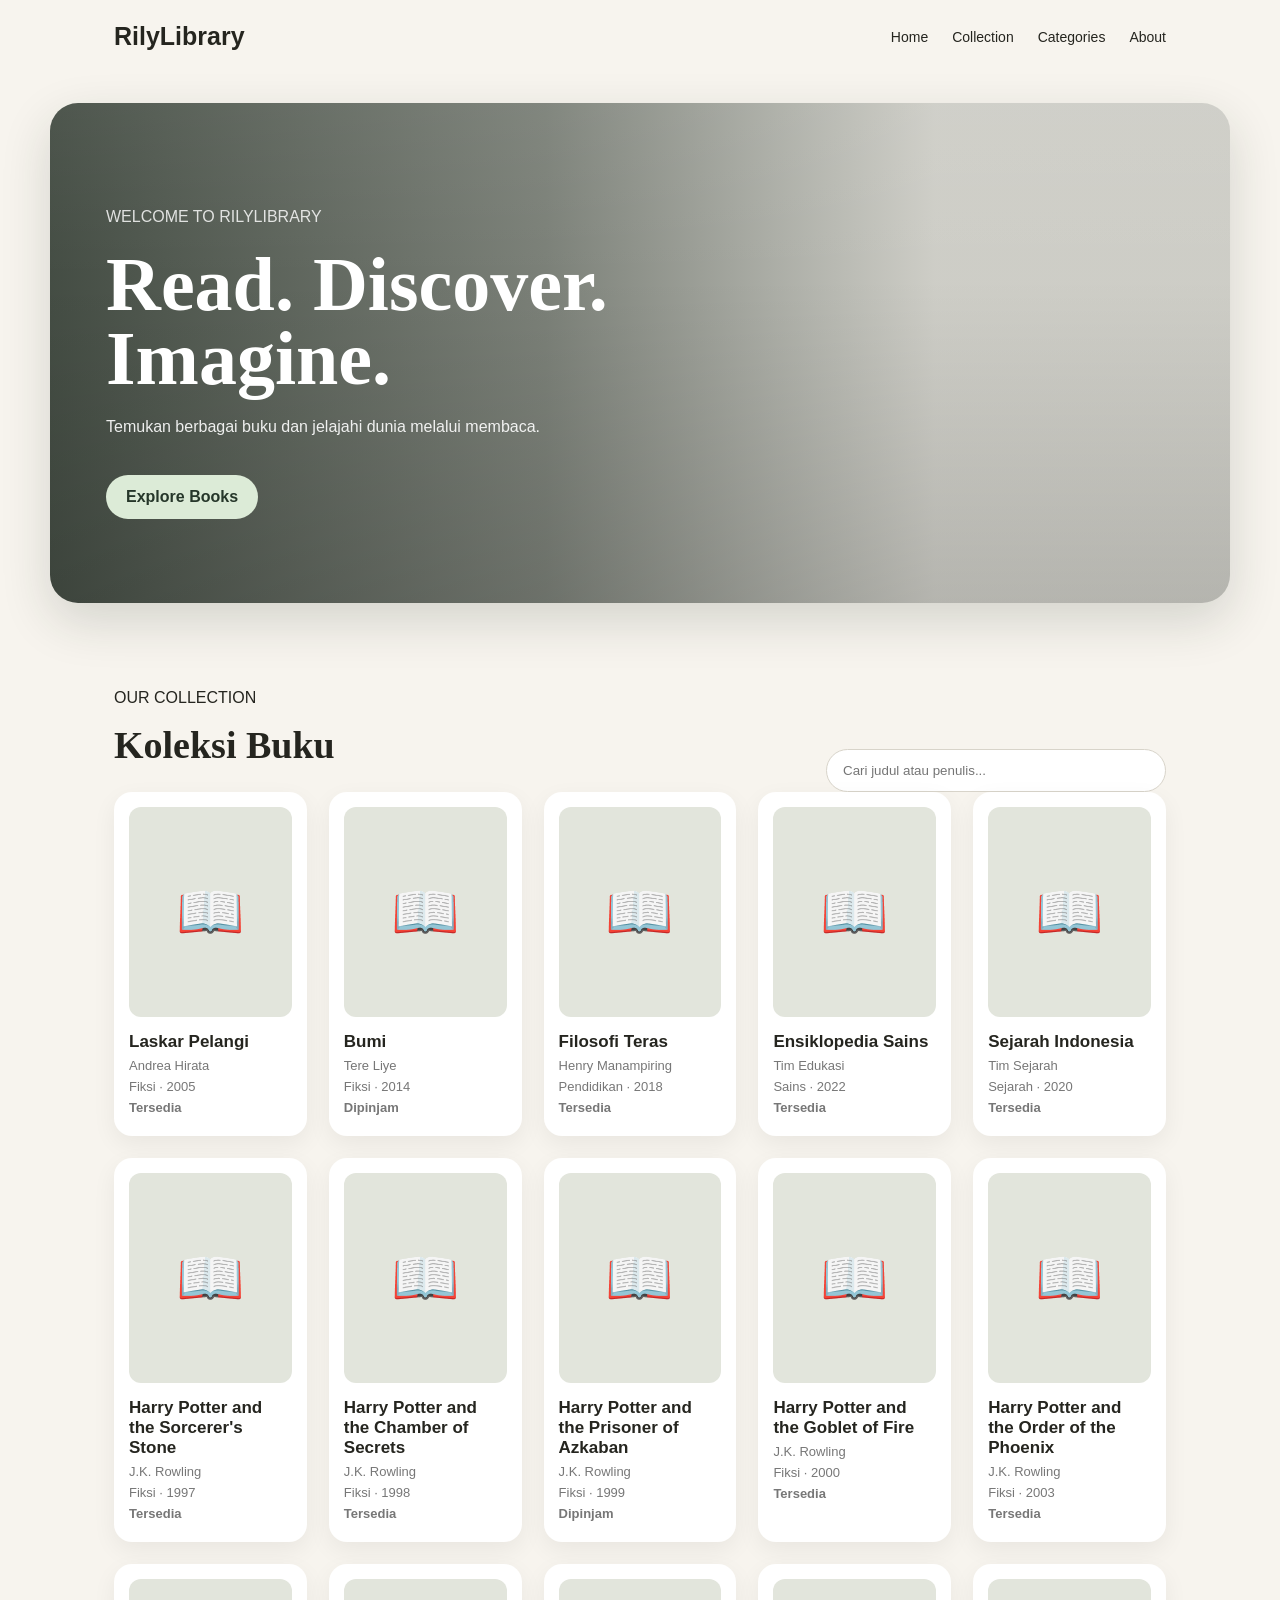
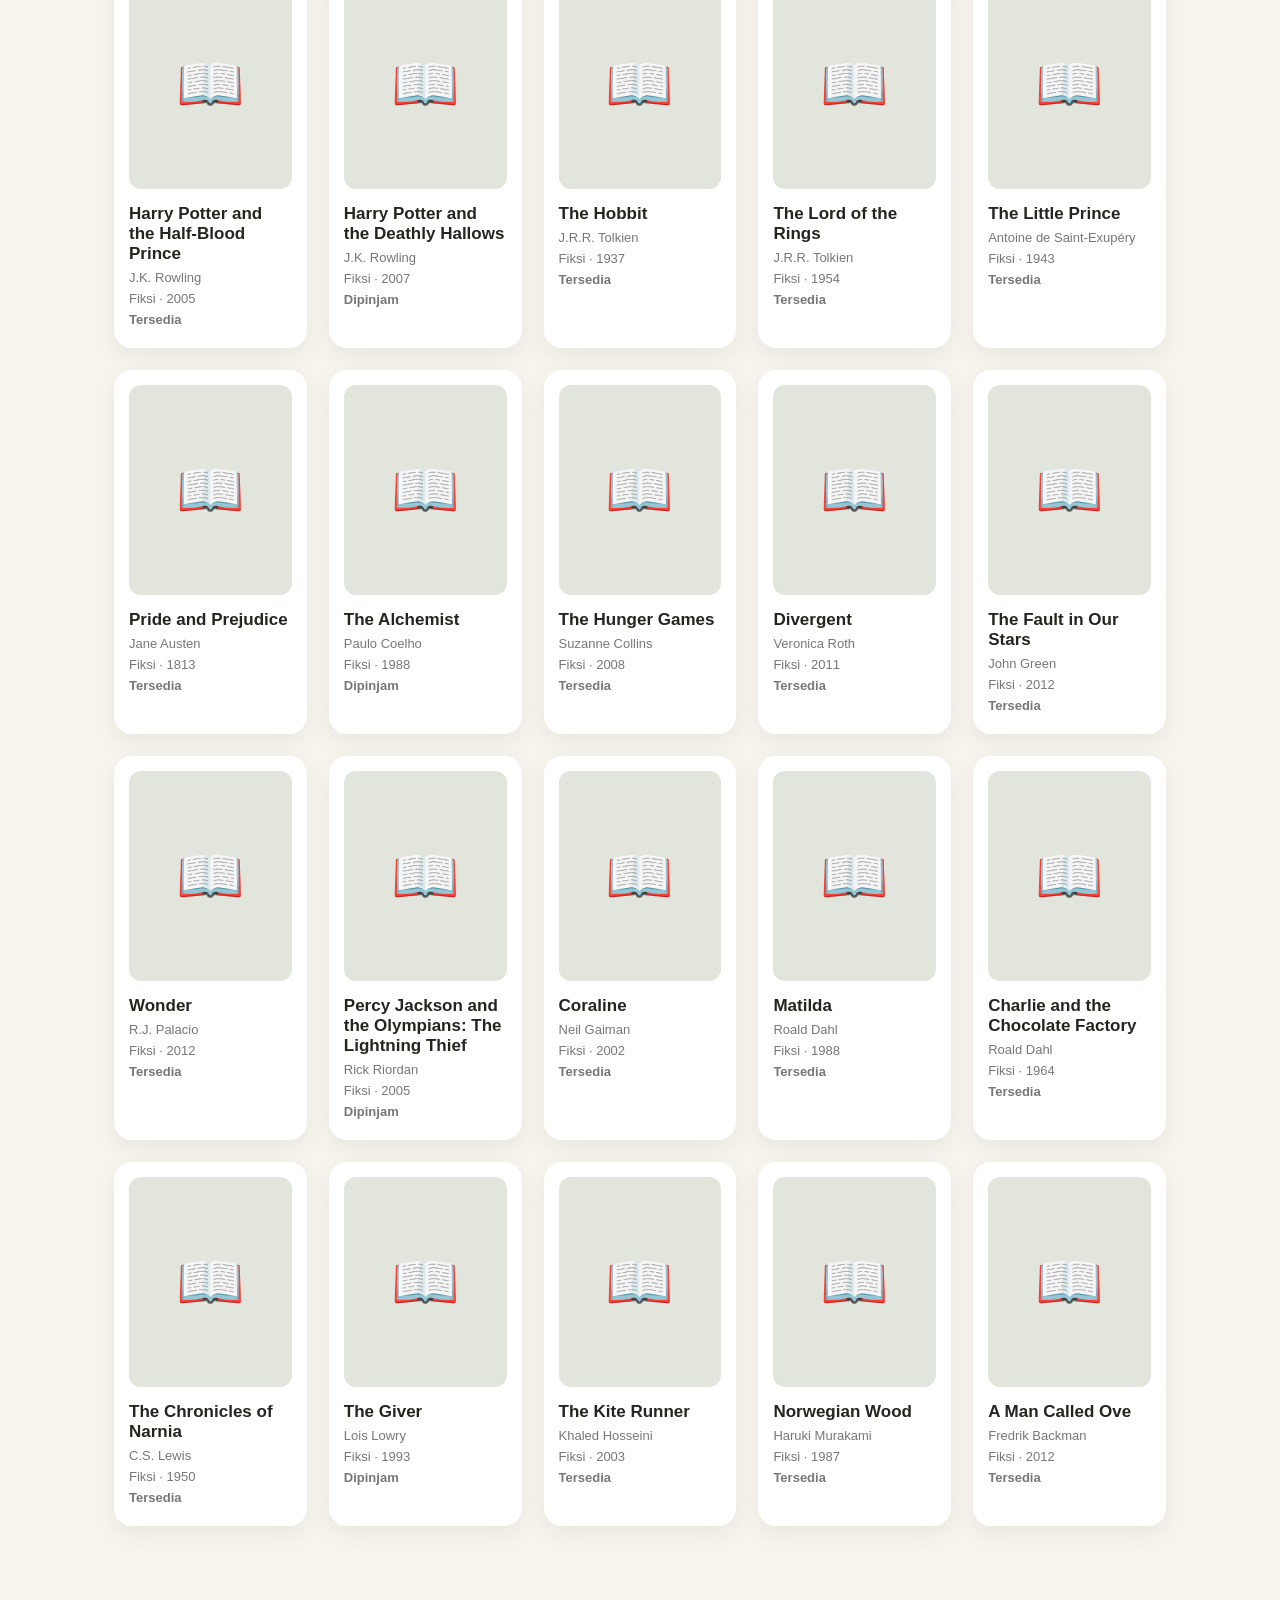
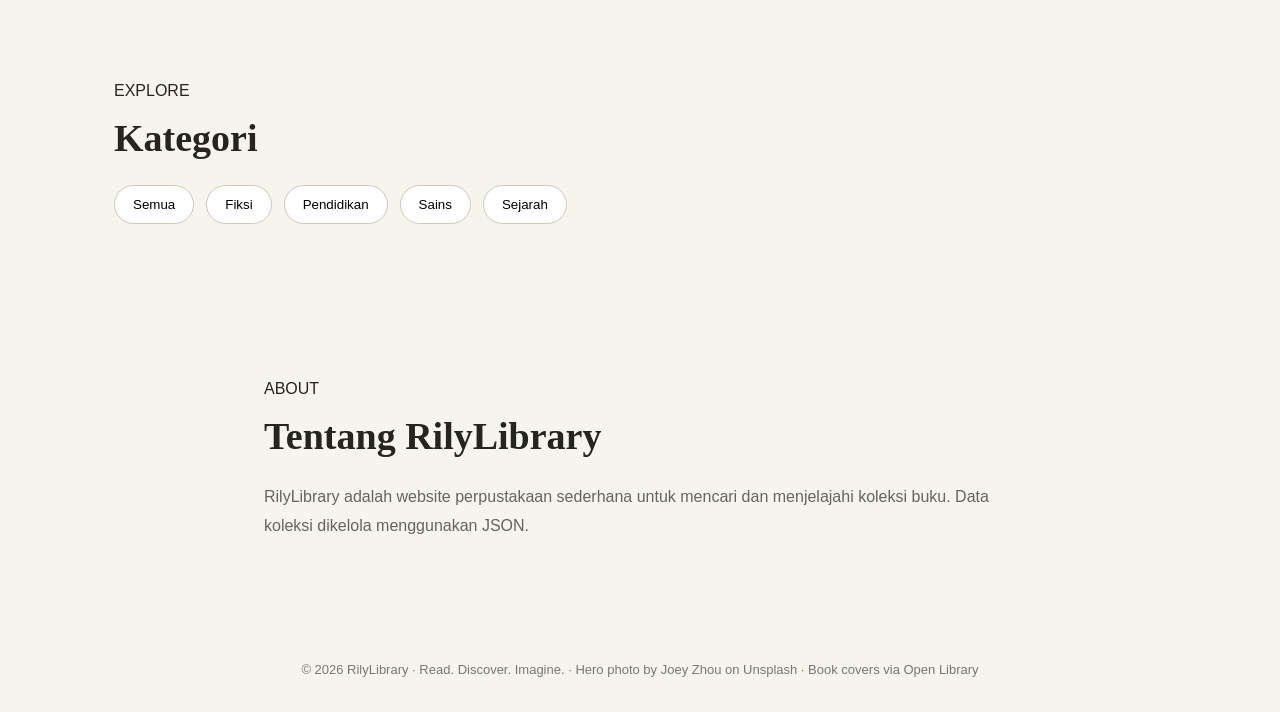
==== index.html @ 3515be7f "Add files via upload" ====
<!DOCTYPE html>
<html lang="id">
<head>
  <meta charset="UTF-8">
  <meta name="viewport" content="width=device-width, initial-scale=1.0">
  <title>RilyLibrary</title>
  <link rel="stylesheet" href="style.css">
</head>
<body>
  <header>
    <nav class="navbar">
      <h1>RilyLibrary</h1>
      <div class="nav-links">
        <a href="index.html">Home</a>
        <a href="#collection">Collection</a>
        <a href="#categories">Categories</a>
        <a href="#about">About</a>
      </div>
    </nav>
  </header>

  <main>
    <section class="hero">
      <div>
        <p class="eyebrow">WELCOME TO RILYLIBRARY</p>
        <h2>Read. Discover. Imagine.</h2>
        <p>Temukan berbagai buku dan jelajahi dunia melalui membaca.</p>
        <a class="button" href="#collection">Explore Books</a>
      </div>
      <div class="hero-card">📚</div>
    </section>

    <section id="collection" class="section">
      <div class="section-heading">
        <div>
          <p class="eyebrow">OUR COLLECTION</p>
          <h2>Koleksi Buku</h2>
        </div>
        <input id="searchInput" type="search" placeholder="Cari judul atau penulis...">
      </div>
      <div id="bookList" class="book-grid"></div>
      <p id="emptyState" class="empty" hidden>Buku tidak ditemukan.</p>
    </section>

    <section id="categories" class="section">
      <p class="eyebrow">EXPLORE</p>
      <h2>Kategori</h2>
      <div class="categories">
        <button data-category="Semua">Semua</button>
        <button data-category="Fiksi">Fiksi</button>
        <button data-category="Pendidikan">Pendidikan</button>
        <button data-category="Sains">Sains</button>
        <button data-category="Sejarah">Sejarah</button>
      </div>
    </section>

    <section id="about" class="section about">
      <p class="eyebrow">ABOUT</p>
      <h2>Tentang RilyLibrary</h2>
      <p>RilyLibrary adalah website perpustakaan sederhana untuk mencari dan menjelajahi koleksi buku. Data koleksi dikelola menggunakan JSON.</p>
    </section>
  </main>

  <footer>© 2026 RilyLibrary · Read. Discover. Imagine. · Hero photo by Joey Zhou on Unsplash · Book covers via Open Library</footer>
  <script src="script.js"></script>
</body>
</html>
---- style.css ----
* { box-sizing: border-box; }
html { scroll-behavior: smooth; }
body {
  margin: 0;
  font-family: Arial, sans-serif;
  background: #f7f4ee;
  color: #25251f;
}
.navbar {
  max-width: 1100px;
  margin: auto;
  padding: 22px 24px;
  display: flex;
  align-items: center;
  justify-content: space-between;
}
.navbar h1 { margin: 0; font-size: 25px; }
.nav-links { display: flex; gap: 24px; }
.nav-links a { color: inherit; text-decoration: none; font-size: 14px; }
.hero {
  max-width: 1180px;
  min-height: 500px;
  margin: 30px auto 0;
  padding: 70px 56px;
  display: flex;
  align-items: center;
  justify-content: space-between;
  gap: 40px;
  border-radius: 28px;
  overflow: hidden;
  position: relative;
  color: #ffffff;
  background-image: linear-gradient(90deg, rgba(18,30,20,.78) 0%, rgba(18,30,20,.54) 42%, rgba(18,30,20,.18) 75%), url("https://images.unsplash.com/photo-1782080226304-b33c0a95a8bc?auto=format&fit=crop&fm=jpg&q=80&w=2200");
  background-size: cover;
  background-position: center;
  box-shadow: 0 18px 50px rgba(32,45,34,.16);
}
.hero h2 { font-family: Georgia, serif; font-size: clamp(42px, 7vw, 76px); line-height: .98; margin: 10px 0 18px; max-width: 700px; }
.hero p { color: rgba(255,255,255,.9); max-width: 560px; line-height: 1.7; }
.hero .eyebrow { color: rgba(255,255,255,.82); }
.button {
  display: inline-block; margin-top: 18px; padding: 13px 20px;
  border-radius: 30px; background: #dcebd7; color: #26372a; text-decoration: none; font-weight: 700;
}
.hero-card { display: none; }
.hero::after {
  content: ""; position: absolute; inset: 0; pointer-events: none;
  background: linear-gradient(180deg, rgba(255,255,255,.05), transparent 35%, rgba(0,0,0,.12));
}
.hero > div { position: relative; z-index: 1; }
.section { max-width: 1100px; margin: auto; padding: 70px 24px; }
.section h2 { font-family: Georgia, serif; font-size: 38px; margin: 8px 0 25px; }
.section-heading { display: flex; justify-content: space-between; align-items: end; gap: 20px; }
#searchInput {
  width: min(340px, 100%); padding: 13px 16px; border: 1px solid #d8d4ca;
  border-radius: 25px; background: white; outline: none;
}
.book-grid { display: grid; grid-template-columns: repeat(auto-fit, minmax(190px, 1fr)); gap: 22px; }
.book-card {
  background: white; border-radius: 18px; padding: 15px;
  box-shadow: 0 8px 25px rgba(0,0,0,.06);
  transition: transform .2s;
}
.book-card:hover { transform: translateY(-5px); }
.cover {
  height: 210px; border-radius: 12px; background: #e2e5dc;
  display: grid; place-items: center; font-size: 55px; margin-bottom: 15px;
}
.book-card h3 { margin: 5px 0; font-size: 17px; }
.book-card p { margin: 6px 0; color: #777; font-size: 13px; }
.status { font-weight: bold; font-size: 12px; }
.categories { display: flex; flex-wrap: wrap; gap: 12px; }
.categories button {
  border: 1px solid #ccc8bd; background: white; padding: 11px 18px;
  border-radius: 24px; cursor: pointer;
}
.categories button:hover { background: #292d27; color: white; }
.about { max-width: 800px; }
.about p:last-child { color: #66645c; line-height: 1.8; }
.empty { text-align: center; color: #777; padding: 30px; }
footer { text-align: center; padding: 35px 20px; color: #777; font-size: 13px; }
@media (max-width: 700px) {
  .navbar, .hero { flex-direction: column; align-items: flex-start; }
  .nav-links { flex-wrap: wrap; gap: 14px; }
  .hero { padding: 55px 28px; min-height: 480px; border-radius: 20px; background-position: 62% center; }
  .section-heading { align-items: flex-start; flex-direction: column; }
}

.cover { overflow: hidden; }
.cover img { width: 100%; height: 100%; object-fit: cover; display: block; }
.cover.no-cover { display: grid; place-items: center; }
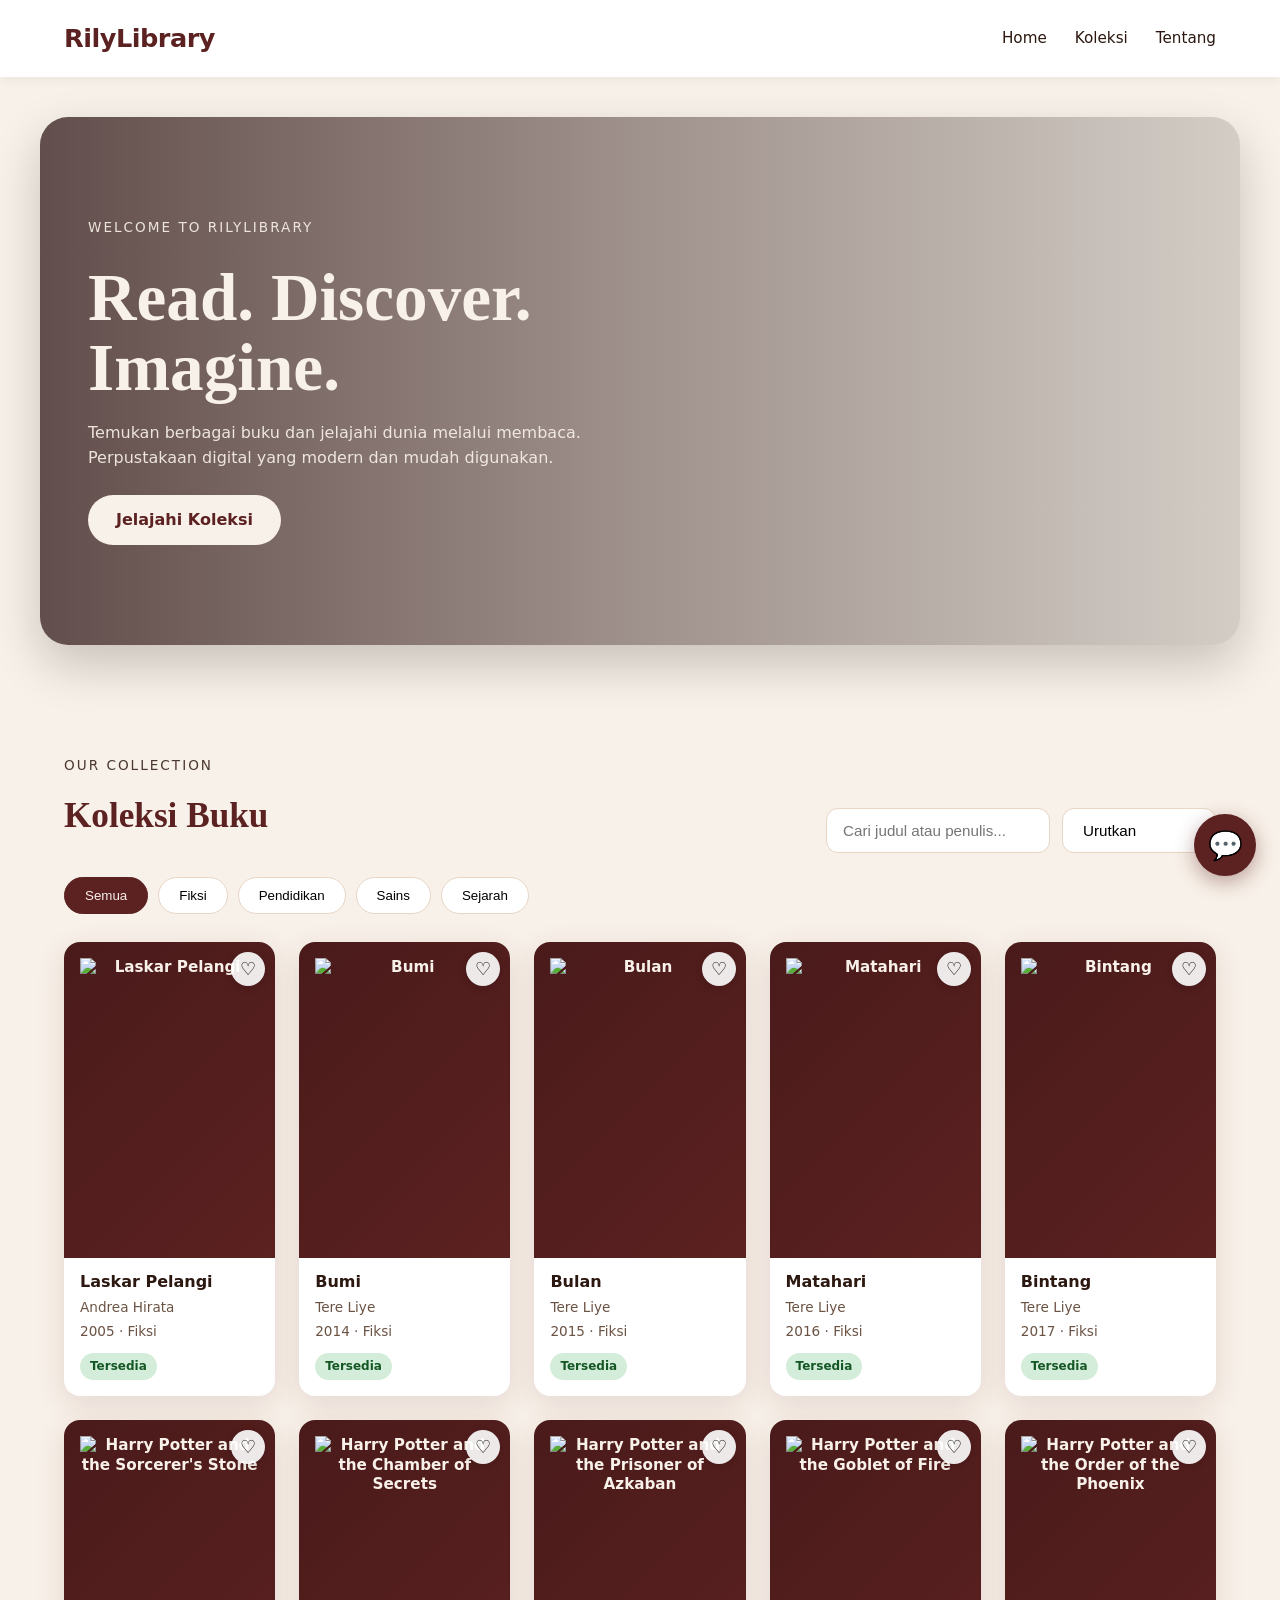
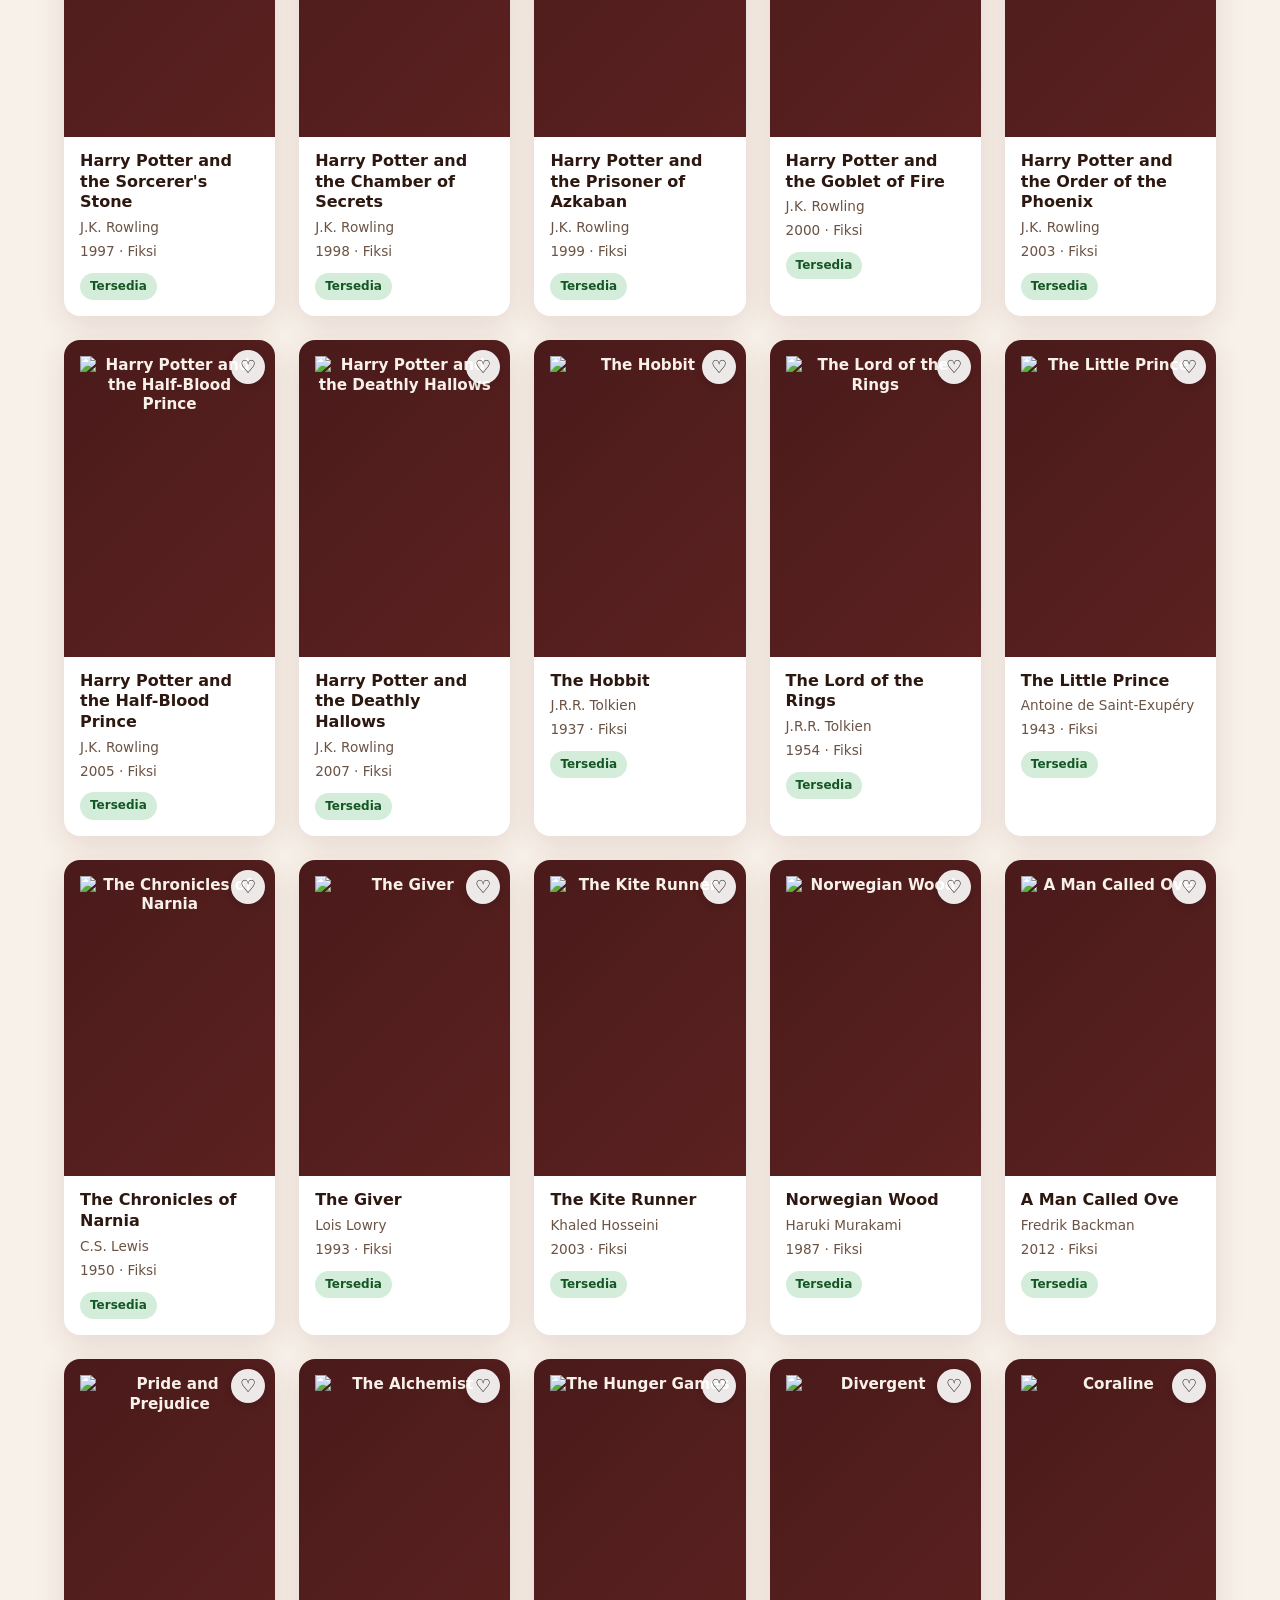
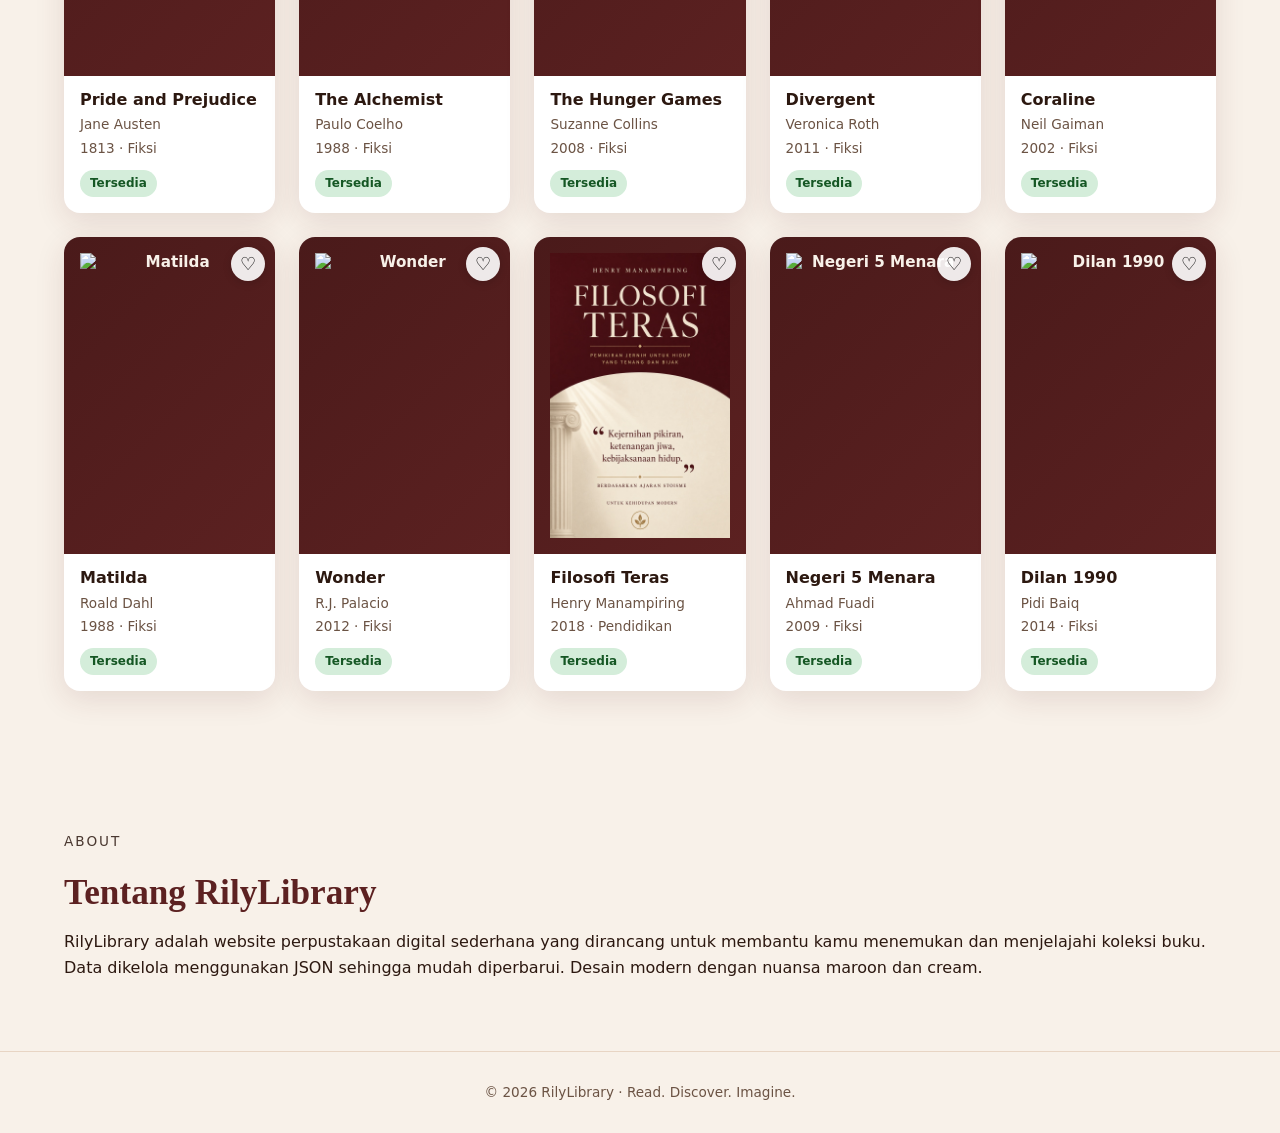
==== commit 197d86af: "Add files via upload" ====
--- a/index.html
+++ b/index.html
@@ -3,65 +3,104 @@
 <head>
   <meta charset="UTF-8">
   <meta name="viewport" content="width=device-width, initial-scale=1.0">
-  <title>RilyLibrary</title>
+  <title>RilyLibrary — Read. Discover. Imagine.</title>
+  <meta name="description" content="RilyLibrary adalah perpustakaan digital modern. Temukan, jelajahi, dan simpan buku favoritmu.">
+  <meta name="author" content="RilyLibrary">
+  <meta name="theme-color" content="#5C2121">
   <link rel="stylesheet" href="style.css">
 </head>
 <body>
-  <header>
+  <header class="header">
     <nav class="navbar">
-      <h1>RilyLibrary</h1>
+      <h1 class="logo">RilyLibrary</h1>
       <div class="nav-links">
-        <a href="index.html">Home</a>
-        <a href="#collection">Collection</a>
-        <a href="#categories">Categories</a>
-        <a href="#about">About</a>
+        <a href="#home">Home</a>
+        <a href="#collection">Koleksi</a>
+        <a href="#about">Tentang</a>
       </div>
     </nav>
   </header>
 
   <main>
-    <section class="hero">
-      <div>
+    <!-- Hero -->
+    <section id="home" class="hero">
+      <div class="hero-content">
         <p class="eyebrow">WELCOME TO RILYLIBRARY</p>
-        <h2>Read. Discover. Imagine.</h2>
-        <p>Temukan berbagai buku dan jelajahi dunia melalui membaca.</p>
-        <a class="button" href="#collection">Explore Books</a>
+        <h2>Read. Discover.<br>Imagine.</h2>
+        <p>Temukan berbagai buku dan jelajahi dunia melalui membaca. Perpustakaan digital yang modern dan mudah digunakan.</p>
+        <a class="btn" href="#collection">Jelajahi Koleksi</a>
       </div>
-      <div class="hero-card">📚</div>
     </section>
 
+    <!-- Collection -->
     <section id="collection" class="section">
-      <div class="section-heading">
+      <div class="section-header">
         <div>
           <p class="eyebrow">OUR COLLECTION</p>
           <h2>Koleksi Buku</h2>
         </div>
-        <input id="searchInput" type="search" placeholder="Cari judul atau penulis...">
+        <div class="controls">
+          <input id="searchInput" type="search" placeholder="Cari judul atau penulis...">
+          <select id="sortSelect">
+            <option value="default">Urutkan</option>
+            <option value="title">Judul A-Z</option>
+            <option value="year-desc">Tahun Terbaru</option>
+            <option value="year-asc">Tahun Terlama</option>
+          </select>
+        </div>
       </div>
-      <div id="bookList" class="book-grid"></div>
-      <p id="emptyState" class="empty" hidden>Buku tidak ditemukan.</p>
-    </section>
 
-    <section id="categories" class="section">
-      <p class="eyebrow">EXPLORE</p>
-      <h2>Kategori</h2>
-      <div class="categories">
-        <button data-category="Semua">Semua</button>
+      <div class="categories" id="categories">
+        <button class="active" data-category="Semua">Semua</button>
         <button data-category="Fiksi">Fiksi</button>
         <button data-category="Pendidikan">Pendidikan</button>
         <button data-category="Sains">Sains</button>
         <button data-category="Sejarah">Sejarah</button>
       </div>
+
+      <div id="bookList" class="book-grid"></div>
+      <p id="emptyState" class="empty" hidden>Buku tidak ditemukan.</p>
     </section>
 
+    <!-- About -->
     <section id="about" class="section about">
       <p class="eyebrow">ABOUT</p>
       <h2>Tentang RilyLibrary</h2>
-      <p>RilyLibrary adalah website perpustakaan sederhana untuk mencari dan menjelajahi koleksi buku. Data koleksi dikelola menggunakan JSON.</p>
+      <p>RilyLibrary adalah website perpustakaan digital sederhana yang dirancang untuk membantu kamu menemukan dan menjelajahi koleksi buku. Data dikelola menggunakan JSON sehingga mudah diperbarui. Desain modern dengan nuansa maroon dan cream.</p>
     </section>
   </main>
 
-  <footer>© 2026 RilyLibrary · Read. Discover. Imagine. · Hero photo by Joey Zhou on Unsplash · Book covers via Open Library</footer>
+  <footer>
+    © 2026 RilyLibrary · Read. Discover. Imagine.
+  </footer>
+
+  <!-- Modal Detail Buku -->
+  <div id="bookModal" class="modal">
+    <div class="modal-content">
+      <button class="modal-close" id="modalClose">&times;</button>
+      <div class="modal-body" id="modalBody"></div>
+    </div>
+  </div>
+
+  <!-- Chat Bubble -->
+  <button id="chatBubble" aria-label="Buka chat">💬</button>
+  <div id="chatPanel" class="chat-panel">
+    <div class="chat-header">
+      <div>
+        <strong>RilyLibrary</strong>
+        <p>Ada yang bisa kami bantu?</p>
+      </div>
+      <button id="closeChat">&times;</button>
+    </div>
+    <div class="chat-messages" id="chatMessages">
+      <div class="message bot">Halo! Selamat datang di RilyLibrary. Mau tanya tentang buku atau koleksi kami?</div>
+    </div>
+    <form id="chatForm" class="chat-input">
+      <input type="text" id="chatInput" placeholder="Ketik pesan..." required>
+      <button type="submit">Kirim</button>
+    </form>
+  </div>
+
   <script src="script.js"></script>
 </body>
 </html>
--- a/style.css
+++ b/style.css
@@ -1,91 +1,334 @@
-* { box-sizing: border-box; }
+/* ===== RilyLibrary - Maroon & Cream Theme ===== */
+:root {
+  --maroon: #5C2121;
+  --maroon-light: #722F37;
+  --cream: #F8F1E9;
+  --cream-dark: #E8D5C4;
+  --text: #2C1810;
+  --text-muted: #6B5344;
+  --white: #ffffff;
+  --shadow: 0 8px 30px rgba(92, 33, 33, 0.12);
+}
+
+* { box-sizing: border-box; margin: 0; padding: 0; }
 html { scroll-behavior: smooth; }
 body {
-  margin: 0;
-  font-family: Arial, sans-serif;
-  background: #f7f4ee;
-  color: #25251f;
+  font-family: 'Segoe UI', system-ui, -apple-system, sans-serif;
+  background: #F8F1E9;
+  color: #2C1810;
+  line-height: 1.6;
+}
+
+/* Header */
+.header {
+  background: var(--white);
+  box-shadow: 0 2px 12px rgba(0,0,0,0.06);
+  position: sticky;
+  top: 0;
+  z-index: 100;
 }
 .navbar {
-  max-width: 1100px;
-  margin: auto;
-  padding: 22px 24px;
+  max-width: 1200px;
+  margin: 0 auto;
+  padding: 18px 24px;
   display: flex;
   align-items: center;
   justify-content: space-between;
 }
-.navbar h1 { margin: 0; font-size: 25px; }
-.nav-links { display: flex; gap: 24px; }
-.nav-links a { color: inherit; text-decoration: none; font-size: 14px; }
+.logo {
+  font-size: 1.6rem;
+  font-weight: 800;
+  color: #5C2121;
+  letter-spacing: -0.5px;
+}
+.nav-links { display: flex; gap: 28px; }
+.nav-links a {
+  text-decoration: none;
+  color: var(--text);
+  font-weight: 500;
+  font-size: 0.95rem;
+  transition: color 0.2s;
+}
+.nav-links a:hover { color: var(--maroon); }
+
+/* Hero */
 .hero {
-  max-width: 1180px;
-  min-height: 500px;
-  margin: 30px auto 0;
-  padding: 70px 56px;
+  max-width: 1200px;
+  margin: 40px auto;
+  padding: 100px 48px;
+  border-radius: 28px;
+  background: linear-gradient(90deg, rgba(40, 15, 15, 0.72) 0%, rgba(40, 15, 15, 0.45) 45%, rgba(0,0,0,0.15) 100%),
+              url('https://images.unsplash.com/photo-1521587760476-6c12a4b040da?auto=format&fit=crop&w=2000&q=80') center/cover no-repeat;
+  color: #F8F1E9;
+  text-align: left;
+  box-shadow: 0 20px 50px rgba(0,0,0,0.2);
+  position: relative;
+  overflow: hidden;
+  min-height: 420px;
+}
+.eyebrow {
+  font-size: 0.85rem;
+  letter-spacing: 2px;
+  text-transform: uppercase;
+  opacity: 0.85;
+  margin-bottom: 12px;
+}
+.hero h2 {
+  font-family: Georgia, serif;
+  font-size: clamp(2.8rem, 6vw, 4.2rem);
+  line-height: 1.05;
+  margin-bottom: 16px;
+}
+.hero p { max-width: 540px; opacity: 0.92; margin-bottom: 24px; }
+.btn {
+  display: inline-block;
+  background: var(--cream);
+  color: var(--maroon);
+  padding: 12px 28px;
+  border-radius: 30px;
+  text-decoration: none;
+  font-weight: 700;
+  transition: transform 0.2s, background 0.2s;
+}
+.btn:hover { transform: translateY(-2px); background: #fff; }
+
+/* Section */
+.section { max-width: 1200px; margin: 0 auto; padding: 70px 24px; }
+.section h2 { font-family: Georgia, serif; font-size: 2.2rem; margin-bottom: 8px; color: var(--maroon); }
+.section-header {
+  display: flex;
+  justify-content: space-between;
+  align-items: flex-end;
+  gap: 20px;
+  margin-bottom: 24px;
+  flex-wrap: wrap;
+}
+.controls { display: flex; gap: 12px; flex-wrap: wrap; }
+#searchInput, #sortSelect {
+  padding: 12px 16px;
+  border: 1px solid var(--cream-dark);
+  border-radius: 12px;
+  background: var(--white);
+  font-size: 0.95rem;
+  outline: none;
+}
+#searchInput:focus, #sortSelect:focus { border-color: var(--maroon); }
+
+/* Categories */
+.categories { display: flex; flex-wrap: wrap; gap: 10px; margin-bottom: 28px; }
+.categories button {
+  padding: 10px 20px;
+  border: 1px solid var(--cream-dark);
+  background: var(--white);
+  border-radius: 30px;
+  cursor: pointer;
+  font-weight: 500;
+  transition: all 0.2s;
+}
+.categories button.active,
+.categories button:hover {
+  background: var(--maroon);
+  color: var(--cream);
+  border-color: var(--maroon);
+}
+
+/* Book Grid */
+.book-grid {
+  display: grid;
+  grid-template-columns: repeat(auto-fill, minmax(200px, 1fr));
+  gap: 24px;
+}
+.book-card {
+  background: var(--white);
+  border-radius: 16px;
+  overflow: hidden;
+  box-shadow: var(--shadow);
+  transition: transform 0.25s, box-shadow 0.25s;
+  cursor: pointer;
+  position: relative;
+}
+.book-card:hover { transform: translateY(-6px); box-shadow: 0 16px 40px rgba(92,33,33,0.18); }
+.cover {
+  aspect-ratio: 2/3;
+  background: linear-gradient(135deg, #4a1a1a, var(--maroon));
+  color: var(--cream);
   display: flex;
   align-items: center;
+  justify-content: center;
+  text-align: center;
+  padding: 16px;
+  font-weight: 600;
+  font-size: 0.95rem;
+  line-height: 1.3;
+}
+.cover img { width: 100%; height: 100%; object-fit: cover; }
+.book-info { padding: 14px 16px 16px; }
+.book-info h3 { font-size: 1rem; margin-bottom: 4px; line-height: 1.3; }
+.book-info p { font-size: 0.85rem; color: var(--text-muted); margin: 2px 0; }
+.status {
+  display: inline-block;
+  margin-top: 8px;
+  font-size: 0.75rem;
+  font-weight: 700;
+  padding: 4px 10px;
+  border-radius: 20px;
+}
+.status.tersedia { background: #d4edda; color: #155724; }
+.status.dipinjam { background: #f8d7da; color: #721c24; }
+.fav-btn {
+  position: absolute;
+  top: 10px;
+  right: 10px;
+  background: rgba(255,255,255,0.9);
+  border: none;
+  width: 34px;
+  height: 34px;
+  border-radius: 50%;
+  cursor: pointer;
+  font-size: 18px;
+  box-shadow: 0 2px 8px rgba(0,0,0,0.15);
+  transition: transform 0.2s;
+}
+.fav-btn:hover { transform: scale(1.1); }
+.fav-btn.active { color: #e74c3c; }
+
+/* Modal */
+.modal {
+  display: none;
+  position: fixed;
+  inset: 0;
+  background: rgba(0,0,0,0.55);
+  z-index: 2000;
+  align-items: center;
+  justify-content: center;
+  padding: 20px;
+}
+.modal.open { display: flex; }
+.modal-content {
+  background: var(--white);
+  border-radius: 20px;
+  max-width: 700px;
+  width: 100%;
+  max-height: 90vh;
+  overflow-y: auto;
+  position: relative;
+  box-shadow: 0 20px 60px rgba(0,0,0,0.3);
+}
+.modal-close {
+  position: absolute;
+  top: 12px;
+  right: 16px;
+  background: none;
+  border: none;
+  font-size: 32px;
+  cursor: pointer;
+  color: var(--text-muted);
+  z-index: 2;
+}
+.modal-body { display: flex; gap: 24px; padding: 28px; }
+.modal-body img, .modal-cover {
+  width: 220px;
+  border-radius: 12px;
+  object-fit: cover;
+  flex-shrink: 0;
+}
+.modal-info h3 { font-family: Georgia, serif; font-size: 1.6rem; margin-bottom: 8px; color: var(--maroon); }
+.modal-info p { margin: 6px 0; color: var(--text-muted); }
+
+/* Chat */
+#chatBubble {
+  position: fixed;
+  bottom: 24px;
+  right: 24px;
+  width: 62px;
+  height: 62px;
+  border-radius: 50%;
+  background: var(--maroon);
+  color: var(--cream);
+  border: none;
+  font-size: 28px;
+  cursor: pointer;
+  box-shadow: 0 6px 20px rgba(92,33,33,0.4);
+  z-index: 1000;
+  transition: transform 0.2s;
+}
+#chatBubble:hover { transform: scale(1.08); }
+.chat-panel {
+  position: fixed;
+  bottom: 100px;
+  right: 24px;
+  width: 360px;
+  max-width: calc(100vw - 32px);
+  height: 500px;
+  background: var(--cream);
+  border-radius: 18px;
+  box-shadow: 0 12px 40px rgba(0,0,0,0.2);
+  display: none;
+  flex-direction: column;
+  z-index: 1000;
+  overflow: hidden;
+  border: 1px solid var(--cream-dark);
+}
+.chat-panel.open { display: flex; }
+.chat-header {
+  background: var(--maroon);
+  color: var(--cream);
+  padding: 14px 16px;
+  display: flex;
   justify-content: space-between;
-  gap: 40px;
-  border-radius: 28px;
-  overflow: hidden;
-  position: relative;
-  color: #ffffff;
-  background-image: linear-gradient(90deg, rgba(18,30,20,.78) 0%, rgba(18,30,20,.54) 42%, rgba(18,30,20,.18) 75%), url("https://images.unsplash.com/photo-1782080226304-b33c0a95a8bc?auto=format&fit=crop&fm=jpg&q=80&w=2200");
-  background-size: cover;
-  background-position: center;
-  box-shadow: 0 18px 50px rgba(32,45,34,.16);
-}
-.hero h2 { font-family: Georgia, serif; font-size: clamp(42px, 7vw, 76px); line-height: .98; margin: 10px 0 18px; max-width: 700px; }
-.hero p { color: rgba(255,255,255,.9); max-width: 560px; line-height: 1.7; }
-.hero .eyebrow { color: rgba(255,255,255,.82); }
-.button {
-  display: inline-block; margin-top: 18px; padding: 13px 20px;
-  border-radius: 30px; background: #dcebd7; color: #26372a; text-decoration: none; font-weight: 700;
-}
-.hero-card { display: none; }
-.hero::after {
-  content: ""; position: absolute; inset: 0; pointer-events: none;
-  background: linear-gradient(180deg, rgba(255,255,255,.05), transparent 35%, rgba(0,0,0,.12));
-}
-.hero > div { position: relative; z-index: 1; }
-.section { max-width: 1100px; margin: auto; padding: 70px 24px; }
-.section h2 { font-family: Georgia, serif; font-size: 38px; margin: 8px 0 25px; }
-.section-heading { display: flex; justify-content: space-between; align-items: end; gap: 20px; }
-#searchInput {
-  width: min(340px, 100%); padding: 13px 16px; border: 1px solid #d8d4ca;
-  border-radius: 25px; background: white; outline: none;
-}
-.book-grid { display: grid; grid-template-columns: repeat(auto-fit, minmax(190px, 1fr)); gap: 22px; }
-.book-card {
-  background: white; border-radius: 18px; padding: 15px;
-  box-shadow: 0 8px 25px rgba(0,0,0,.06);
-  transition: transform .2s;
-}
-.book-card:hover { transform: translateY(-5px); }
-.cover {
-  height: 210px; border-radius: 12px; background: #e2e5dc;
-  display: grid; place-items: center; font-size: 55px; margin-bottom: 15px;
-}
-.book-card h3 { margin: 5px 0; font-size: 17px; }
-.book-card p { margin: 6px 0; color: #777; font-size: 13px; }
-.status { font-weight: bold; font-size: 12px; }
-.categories { display: flex; flex-wrap: wrap; gap: 12px; }
-.categories button {
-  border: 1px solid #ccc8bd; background: white; padding: 11px 18px;
-  border-radius: 24px; cursor: pointer;
-}
-.categories button:hover { background: #292d27; color: white; }
-.about { max-width: 800px; }
-.about p:last-child { color: #66645c; line-height: 1.8; }
-.empty { text-align: center; color: #777; padding: 30px; }
-footer { text-align: center; padding: 35px 20px; color: #777; font-size: 13px; }
-@media (max-width: 700px) {
-  .navbar, .hero { flex-direction: column; align-items: flex-start; }
-  .nav-links { flex-wrap: wrap; gap: 14px; }
-  .hero { padding: 55px 28px; min-height: 480px; border-radius: 20px; background-position: 62% center; }
-  .section-heading { align-items: flex-start; flex-direction: column; }
-}
-
-.cover { overflow: hidden; }
-.cover img { width: 100%; height: 100%; object-fit: cover; display: block; }
-.cover.no-cover { display: grid; place-items: center; }
+  align-items: center;
+}
+.chat-header button { background: none; border: none; color: var(--cream); font-size: 26px; cursor: pointer; }
+.chat-messages {
+  flex: 1;
+  padding: 16px;
+  overflow-y: auto;
+  display: flex;
+  flex-direction: column;
+  gap: 10px;
+}
+.message {
+  max-width: 80%;
+  padding: 10px 14px;
+  border-radius: 16px;
+  font-size: 0.9rem;
+}
+.message.bot { background: var(--cream-dark); align-self: flex-start; }
+.message.user { background: var(--maroon); color: var(--cream); align-self: flex-end; }
+.chat-input {
+  display: flex;
+  padding: 12px;
+  border-top: 1px solid var(--cream-dark);
+  background: var(--white);
+  gap: 8px;
+}
+.chat-input input {
+  flex: 1;
+  padding: 10px 14px;
+  border: 1px solid var(--cream-dark);
+  border-radius: 20px;
+  outline: none;
+  background: var(--cream);
+}
+.chat-input button {
+  background: var(--maroon);
+  color: var(--cream);
+  border: none;
+  padding: 0 18px;
+  border-radius: 20px;
+  cursor: pointer;
+  font-weight: 600;
+}
+
+/* Empty & Footer */
+.empty { text-align: center; color: var(--text-muted); padding: 40px; }
+footer { text-align: center; padding: 30px; color: var(--text-muted); font-size: 0.85rem; border-top: 1px solid var(--cream-dark); }
+
+/* Responsive */
+@media (max-width: 768px) {
+  .hero { padding: 50px 24px; margin: 20px 16px; }
+  .section-header { flex-direction: column; align-items: stretch; }
+  .modal-body { flex-direction: column; }
+  .modal-body img, .modal-cover { width: 100%; max-width: 200px; margin: 0 auto; }
+  .chat-panel { width: calc(100vw - 16px); right: 8px; bottom: 90px; height: 70vh; }
+}
